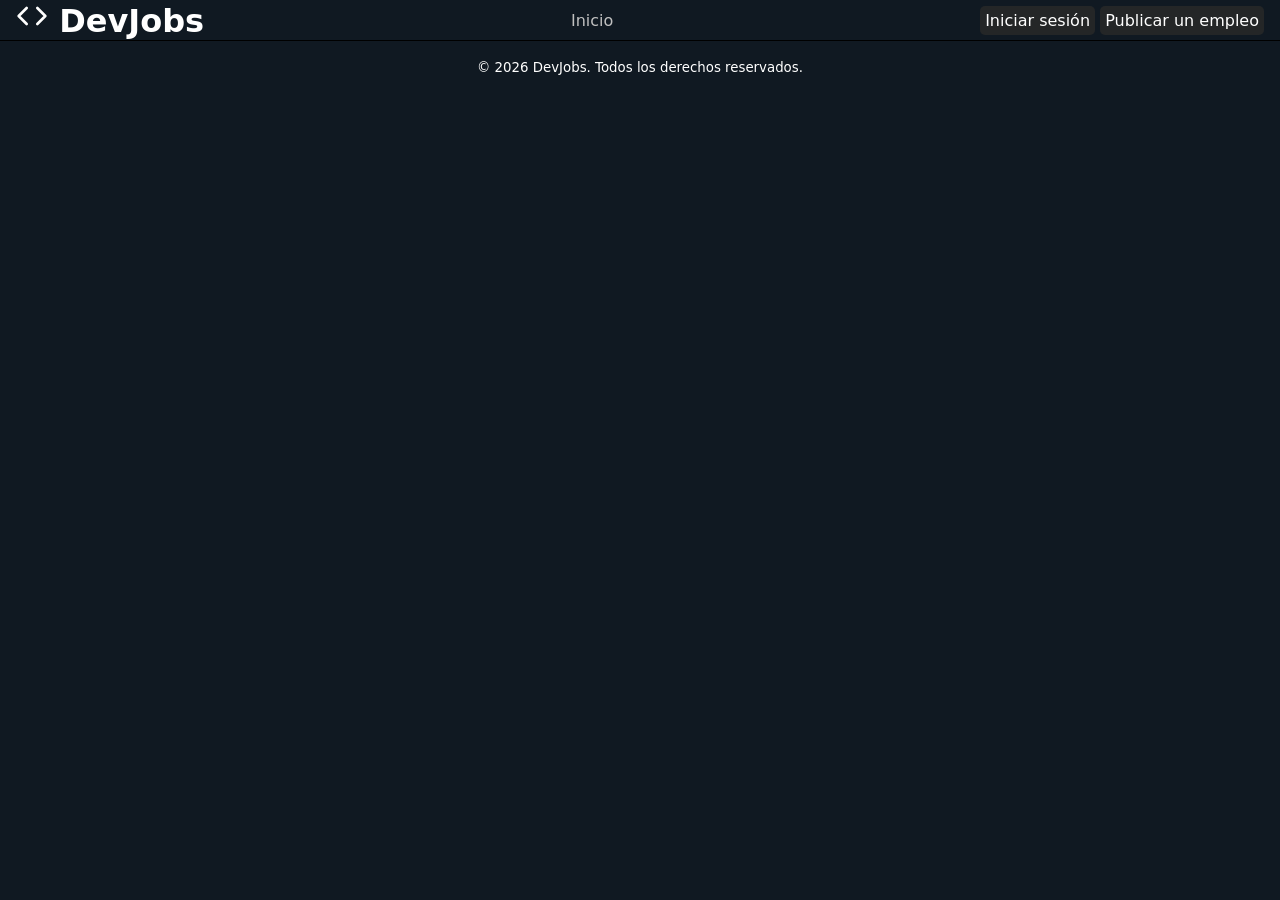
==== jobs.html @ f36a9936 "add" ====
<!DOCTYPE html>
<html lang="es">

<head>
    <meta charset="UTF-8" />
    <link rel="stylesheet" href="styles.css" />
    <meta name="description" content="Listado con empleos" />
    <title>Empleos</title>
</head>


<body>
    <header>
        <h1>
            <svg fill="none" stroke="currentColor" stroke-linecap="round" stroke-linejoin="round" stroke-width="2"
                viewBox="0 0 24 24" xmlns="http://www.w3.org/2000/svg">
                <polyline points="16 18 22 12 16 6"></polyline>
                <polyline points="8 6 2 12 8 18"></polyline>
            </svg>
            DevJobs
        </h1>
        <nav>
            <a href="index.html" target="_self" rel="noopener noreferrer">Inicio</a>
        </nav>
        <div>
            <a href="">Iniciar sesión</a>
            <a href="">Publicar un empleo</a>
        </div>

    </header>
    <main>

    </main>

    <footer id="footer">
        <small>&copy; 2026 DevJobs. Todos los derechos reservados.</small>
    </footer>

</body>

</html>
---- styles.css ----
* {
    margin: 0;
    padding: 0;
    box-sizing: border-box;
}

:root {
    --background: #101922;
    --primary-text: #ffffff;
    --secondary-text: #c0c0c0;
    --bg-article: #1E293B;
    --button: #1173D4;
    --hover: #0E253B;
}


body {
    font-family: system-ui;
    background-color: var(--background);
    color: var(--primary-text);
    min-height: 100vh;
    display: flex;
    flex-direction: column;

}



header {
    display: flex;
    flex-direction: row;
    justify-content: space-between;
    align-items: center;
    padding-left: 1rem;
    padding-right: 1rem;

    svg {
        width: 2rem;
        height: 2rem;
    }


}



#footer {
    text-align: center;
    padding: 16px;
    border-top: 1px solid black;
}

a {
    text-decoration: none;
    color: var(--secondary-text);


}


article {
    padding: 4rem;
    border-radius: 0.5rem;
    box-shadow: 0px 1px 3px 0px rgba(0, 0, 0, 1);
    text-align: center;
    background: var(--bg-article);

    h3 {
        color: var(--primary-text);
        font-size: 1.5rem;
        margin-bottom: 15px;
    }

    p {
        color: var(--secondary-text);
        font-size: 1rem;

    }

    svg {
        width: 64px;
        height: 64px;
        border-radius: 100%;
        padding: 16px;
        background: #1B3859;
        color: #1464B5;
        margin-bottom: 5px;
    }
}







.hero {
    position: relative;
    width: 100%;
    min-height: 500px;

    display: flex;
    flex-direction: column;
    align-items: center;
    justify-content: center;

    text-align: center;

    img {
        position: absolute;
        top: 0;
        left: 0;
        width: 100%;
        height: 100%;
        z-index: -1;
        object-fit: cover;
        mask-image: linear-gradient(to bottom, rgba(16, 25, 34, 1) 5%, rgba(16, 25, 34, 0) 80%);

    }

    h1 {
        font-size: 4rem;


    }

    p {
        font-size: 1.2rem;
        color: var(--secondary-text)
    }

    form {
        width: 600px;
    }

    div {
        background: var(--bg-article);
        width: 100%;
        display: flex;
        flex-direction: row;
        justify-content: space-between;
        align-items: center;
        gap: 1rem;
        padding: 1rem;
        border-radius: 10px;
        margin-top: 1rem;

        box-shadow: 5px 5px 10px 0.5px black;
    }
}

form input {
    background: transparent;
    border: 0px;
    flex: 1;
    padding: 1rm 1rem;
}

form input[type="text"] {
    color: #64748b;

}

button {
    padding: 0.75rem 1.5rem;
    border-radius: 0.5rem;
    background-color: var(--button);
    color: white;
    border: none;
    cursor: pointer;
    transition: all 0.2s;
    font-family: inherit;
    font-size: 1rem;
    white-space: nowrap;

    &:hover,
    &:focus {
        background-color: var(--hover);
        outline: 2px solid white;
        outline-offset: 2px;
    }

    &:active {
        transform: scale(0.90)
    }

    &:disabled {
        opacity: .5;
        pointer-events: none;
    }
}

main>section:nth-child(2) header {
    display: flex;
    flex-direction: column;
    justify-content: center;
    align-items: center;
    padding: 2rem;
    margin-top: 5rem;

    h1 {
        color: var(--primary-text);
        margin-bottom: 1rem;
        font-size: 3rem;

    }

    p {
        color: var(--secondary-text);
        text-align: center;
    }
}

main>section:nth-child(2) footer {

    display: grid;
    grid-template-columns: repeat(auto-fit, minmax(268px, 1fr));
    gap: 16px;
    padding: 10rem
}

header>div:nth-child(3) a {
    background: #242627;
    border-radius: 5px;
    padding: 5px;
    color: white;
    border: none;
    cursor: pointer;
    font-size: 1rem;
}

nav {
    display: flex;
    align-items: center;
    gap: 1rem;
}
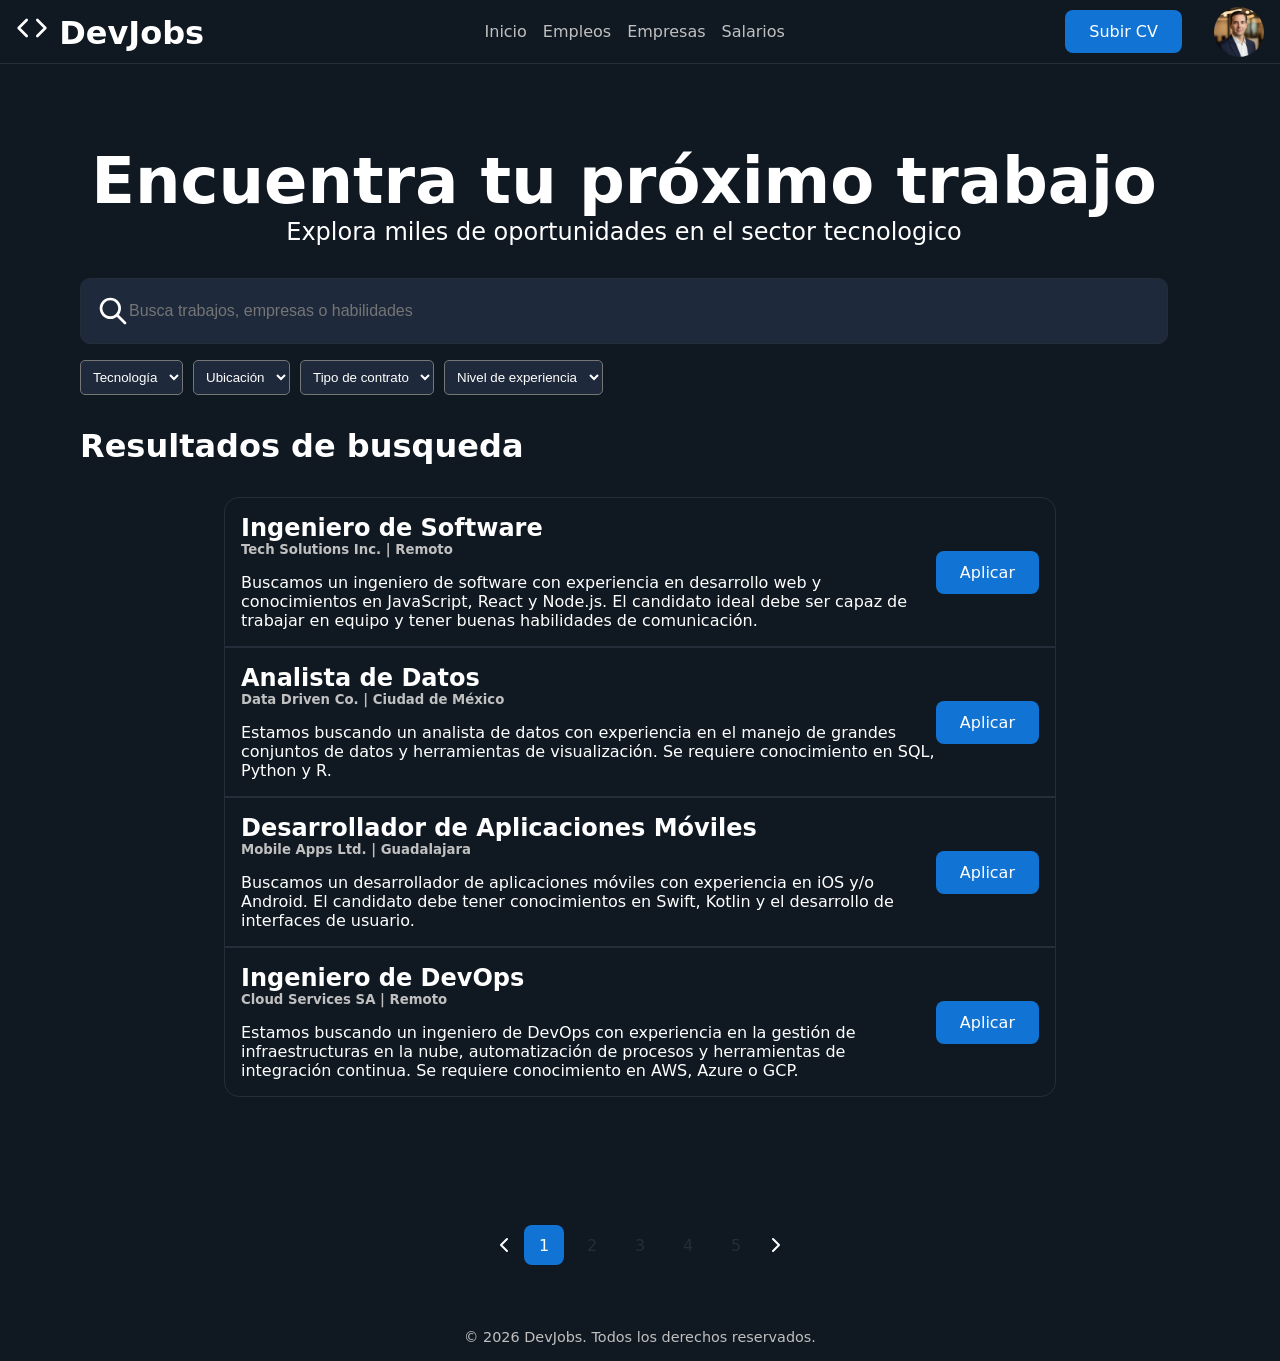
==== commit e9796318: "html_css" ====
--- a/jobs.html
+++ b/jobs.html
@@ -21,21 +21,138 @@
         </h1>
         <nav>
             <a href="index.html" target="_self" rel="noopener noreferrer">Inicio</a>
+            <a href="#" target="_self" rel="noopener noreferrer">Empleos</a>
+            <a href="#" target="_self" rel="noopener noreferrer">Empresas</a>
+            <a href="#" target="_self" rel="noopener noreferrer">Salarios</a>
         </nav>
-        <div>
-            <a href="">Iniciar sesión</a>
-            <a href="">Publicar un empleo</a>
+        <div id="profile_img_container">
+            <button>Subir CV</button>
+            <img id="cv" src="cv_photo.png" />
         </div>
 
     </header>
     <main>
+        <section class="results">
+            <header class="jobs-hero">
+                <h1>Encuentra tu próximo trabajo</h1>
+                <p>
+                    Explora miles de oportunidades en el sector tecnologico
+                </p>
+                <div class="search-box">
+                    <svg xmlns=" http://www.w3.org/2000/svg" width="24" height="24" viewBox="0 0 24 24" fill="none"
+                        stroke="currentColor" stroke-width="2" stroke-linecap="round" stroke-linejoin="round"
+                        class="icon icon-tabler icons-tabler-outline icon-tabler-search">
+                        <path stroke="none" d="M0 0h24v24H0z" fill="none" />
+                        <path d="M3 10a7 7 0 1 0 14 0a7 7 0 1 0 -14 0" />
+                        <path d="M21 21l-6 -6" />
+                    </svg>
+                    <input type="text" placeholder="Busca trabajos, empresas o habilidades" />
+                </div>
+                <div>
+                    <select name="select">
+                        <option value="value1">Tecnología</option>
+                    </select>
+                    <select name="select">
+                        <option value="value1">Ubicación</option>
+                    </select>
+                    <select name="select">
+                        <option value="value1">Tipo de contrato</option>
+                    </select>
+                    <select name="select">
+                        <option value="value1">Nivel de experiencia</option>
+                    </select>
+                </div>
+
+            </header>
+            <footer>
+                <h3>Resultados de busqueda</h3>
+                <article>
+                    <div>
+                        <h2>Ingeniero de Software</h2>
+                        <h5>Tech Solutions Inc. | Remoto</h5>
+                        <p>Buscamos un ingeniero de software con experiencia en desarrollo web y conocimientos en
+                            JavaScript, React y Node.js. El candidato ideal debe
+                            ser capaz de trabajar en equipo y tener buenas habilidades de comunicación.
+                        </p>
+                    </div>
+                    <div>
+                        <button> Aplicar </button>
+
+                    </div>
+                </article>
+
+                <article>
+                    <div>
+                        <h2>Analista de Datos</h2>
+                        <h5>Data Driven Co. | Ciudad de México</h5>
+                        <p>Estamos buscando un analista de datos con experiencia en el manejo de grandes conjuntos de
+                            datos y herramientas de visualización. Se requiere conocimiento en SQL, Python y R.
+                        </p>
+                    </div>
+                    <div>
+                        <button>Aplicar</button>
+                    </div>
+                </article>
+                <article>
+                    <div>
+                        <h2>Desarrollador de Aplicaciones Móviles</h2>
+                        <h5>Mobile Apps Ltd. | Guadalajara</h5>
+                        <p>Buscamos un desarrollador de aplicaciones móviles con experiencia en iOS y/o Android. El
+                            candidato debe tener conocimientos en Swift, Kotlin y el desarrollo de interfaces de
+                            usuario.
+                        </p>
+                    </div>
+                    <div>
+                        <button>Aplicar</button>
+                    </div>
+                </article>
+
+                <article>
+                    <div>
+                        <h2>Ingeniero de DevOps</h2>
+                        <h5>Cloud Services SA | Remoto</h5>
+                        <p>Estamos buscando un ingeniero de DevOps con experiencia en la gestión de infraestructuras en
+                            la nube, automatización de procesos y herramientas de integración continua. Se requiere
+                            conocimiento en AWS, Azure o GCP.
+                        </p>
+                    </div>
+                    <div>
+                        <button>Aplicar</button>
+                    </div>
+                </article>
+
+
+
+            </footer>
+        </section>
 
     </main>
 
     <footer id="footer">
-        <small>&copy; 2026 DevJobs. Todos los derechos reservados.</small>
+        <nav class="pagination">
+            <svg xmlns="http://www.w3.org/2000/svg" width="24" height="24" viewBox="0 0 24 24" fill="none"
+                stroke="currentColor" stroke-width="2" stroke-linecap="round" stroke-linejoin="round"
+                class="icon icon-tabler icons-tabler-outline icon-tabler-chevron-left">
+                <path stroke="none" d="M0 0h24v24H0z" fill="none" />
+                <path d="M15 6l-6 6l6 6" />
+            </svg>
+            <a class="is-active" href="#"> 1 </a>
+            <a href="#"> 2 </a>
+            <a href="#"> 3 </a>
+            <a href="#"> 4 </a>
+            <a href="#"> 5 </a>
+            <svg xmlns="http://www.w3.org/2000/svg" width="24" height="24" viewBox="0 0 24 24" fill="none"
+                stroke="currentColor" stroke-width="2" stroke-linecap="round" stroke-linejoin="round"
+                class="icon icon-tabler icons-tabler-outline icon-tabler-chevron-right">
+                <path stroke="none" d="M0 0h24v24H0z" fill="none" />
+                <path d="M9 6l6 6l-6 6" />
+            </svg>
+        </nav>
     </footer>
 
 </body>
+<footer id="footer">
+    <small>&copy; 2026 DevJobs. Todos los derechos reservados.</small>
+</footer>
 
 </html>
--- a/styles.css
+++ b/styles.css
@@ -11,6 +11,7 @@
     --bg-article: #1E293B;
     --button: #1173D4;
     --hover: #0E253B;
+    --muted: #242D3A;
 }
 
 
@@ -33,6 +34,8 @@
     align-items: center;
     padding-left: 1rem;
     padding-right: 1rem;
+    border-bottom: 1px solid var(--muted);
+    min-height: 64px;
 
     svg {
         width: 2rem;
@@ -42,12 +45,114 @@
 
 }
 
+.jobs-hero {
+    display: flex;
+    flex-direction: column;
+    align-items: center;
+    justify-content: center;
+    padding: 0rem 2rem 2rem 0rem;
+    border: 0px;
+
+    h1 {
+        font-size: 4rem;
+    }
+
+    p {
+        font-size: 1.5rem;
+    }
+
+
+}
+
+.search-box {
+    align-self: stretch;
+    border: 1px solid var(--muted);
+    border-radius: 10px;
+    background: var(--bg-article);
+    display: flex;
+    align-items: center;
+    justify-content: flex-start;
+    margin-bottom: 1rem;
+    margin-top: 2rem;
+    padding: 1rem;
+}
+
+.search-box input {
+    border: 0px;
+    background: transparent;
+    flex: 1;
+    color: var(--secondary-text);
+    font-size: 1rem;
+}
+
+.jobs-hero>div:nth-child(4) {
+    display: flex;
+    flex-direction: row;
+    align-self: flex-start;
+
+}
+
+.jobs-hero>div:nth-child(4) {
+    gap: 10px;
+
+    select {
+        border-radius: 5px;
+        background-color: var();
+        background: var(--bg-article);
+        color: white;
+        padding: 0.5rem;
+
+    }
+}
+
 
 
 #footer {
     text-align: center;
-    padding: 16px;
-    border-top: 1px solid black;
+    display: flex;
+    flex-direction: row;
+    align-items: center;
+    justify-content: center;
+    padding: 1rem;
+
+    small {
+        color: var(--secondary-text);
+        font-size: 0.9rem;
+    }
+}
+
+.pagination {
+    display: flex;
+    justify-content: center;
+    gap: 0.5rem;
+    margin-block: 2rem;
+
+    a {
+        display: flex;
+        align-items: center;
+        justify-content: center;
+        width: 2.5rem;
+        height: 2.5rem;
+        text-decoration: none;
+        color: var(--muted);
+        border-radius: 0.5rem;
+        transition: all .3s;
+
+        &:hover,
+        &:focus-visible {
+            background-color: white;
+        }
+
+        &.is-active {
+            background-color: var(--button);
+            color: white;
+            pointer-events: none;
+        }
+
+        &:active {
+            transform: scale(0.90);
+        }
+    }
 }
 
 a {
@@ -58,7 +163,7 @@
 }
 
 
-article {
+.home_articles article {
     padding: 4rem;
     border-radius: 0.5rem;
     box-shadow: 0px 1px 3px 0px rgba(0, 0, 0, 1);
@@ -97,7 +202,7 @@
 .hero {
     position: relative;
     width: 100%;
-    min-height: 500px;
+    min-height: 750px;
 
     display: flex;
     flex-direction: column;
@@ -114,13 +219,12 @@
         height: 100%;
         z-index: -1;
         object-fit: cover;
-        mask-image: linear-gradient(to bottom, rgba(16, 25, 34, 1) 5%, rgba(16, 25, 34, 0) 80%);
+        mask-image: linear-gradient(to bottom, rgba(16, 25, 34, 1) 5%, rgba(16, 25, 34, 0) 99%);
 
     }
 
     h1 {
         font-size: 4rem;
-
 
     }
 
@@ -145,7 +249,7 @@
         border-radius: 10px;
         margin-top: 1rem;
 
-        box-shadow: 5px 5px 10px 0.5px black;
+        box-shadow: 5px 5px 50px 0.5px black;
     }
 }
 
@@ -174,7 +278,7 @@
     white-space: nowrap;
 
     &:hover,
-    &:focus {
+    &:focus-visible {
         background-color: var(--hover);
         outline: 2px solid white;
         outline-offset: 2px;
@@ -197,6 +301,7 @@
     align-items: center;
     padding: 2rem;
     margin-top: 5rem;
+    border: 0px;
 
     h1 {
         color: var(--primary-text);
@@ -233,4 +338,71 @@
     display: flex;
     align-items: center;
     gap: 1rem;
+}
+
+.results {
+    padding: 5rem;
+}
+
+
+.results footer h3 {
+    margin-bottom: 2rem;
+    font-size: 2rem;
+}
+
+.results footer article {
+    margin: 0rem 9rem 0rem 9rem;
+    padding: 1rem;
+    border: 1px solid var(--muted);
+    display: flex;
+    flex-direction: row;
+
+    p {
+        margin-top: 1rem;
+    }
+
+    h5 {
+        color: var(--secondary-text);
+    }
+
+
+}
+
+.results footer article div:first-of-type {
+    flex: 7;
+}
+
+.results footer article div:last-of-type {
+    flex: 1;
+    display: flex;
+    flex-direction: column;
+    align-items: center;
+    justify-content: center;
+
+}
+
+.results footer article:first-of-type {
+    border-top-left-radius: 15px;
+    border-top-right-radius: 15px;
+
+}
+
+.results footer article:last-of-type {
+    border-bottom-left-radius: 15px;
+    border-bottom-right-radius: 15px;
+}
+
+#cv {
+    width: 50px;
+    width: 50px;
+    border-radius: 50%;
+
+}
+
+#profile_img_container {
+    display: flex;
+    flex-direction: row;
+    align-items: center;
+    justify-content: center;
+    gap: 2rem;
 }
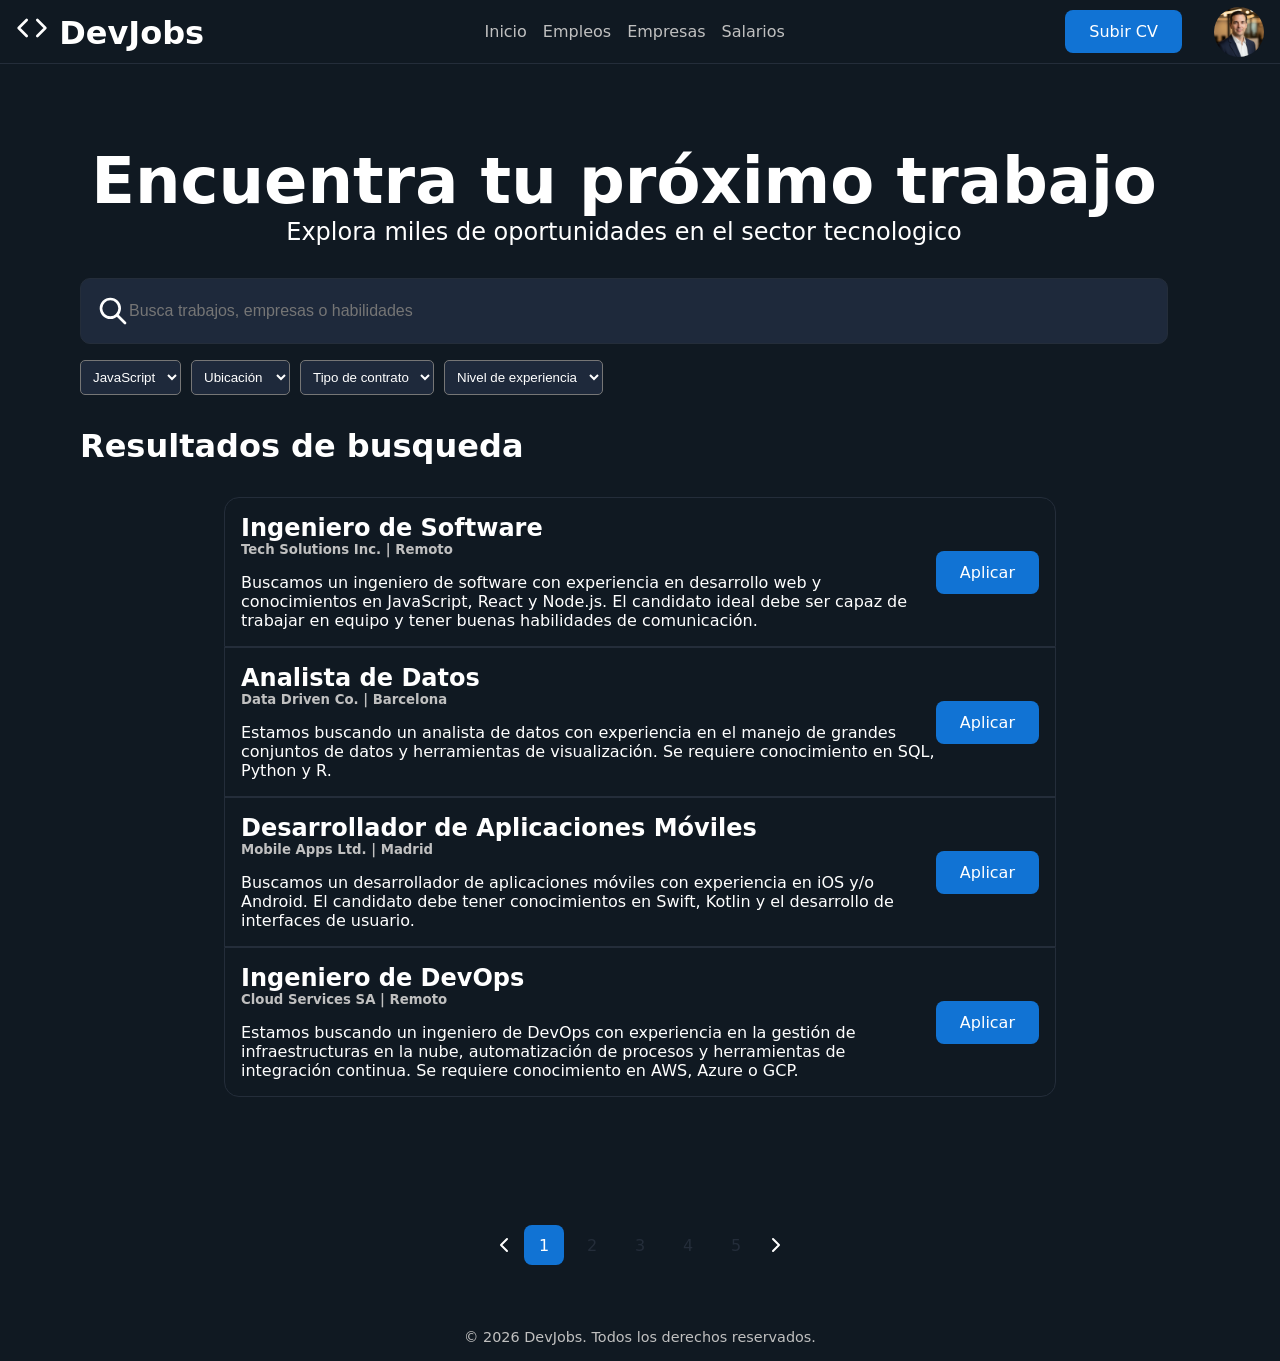
==== commit 33591549: "js" ====
--- a/jobs.html
+++ b/jobs.html
@@ -7,7 +7,7 @@
     <meta name="description" content="Listado con empleos" />
     <title>Empleos</title>
 </head>
-
+<script type="module" src="script.js"></script>
 
 <body>
     <header>
@@ -49,11 +49,18 @@
                     <input type="text" placeholder="Busca trabajos, empresas o habilidades" />
                 </div>
                 <div>
-                    <select name="select">
-                        <option value="value1">Tecnología</option>
+                    <select id="filter-technology" name="select">
+                        <option value="js">JavaScript</option>
+                        <option value="py">Python</option>
+                        <option value="java">Java</option>
+                        <option value="react">React</option>
+                        <option value="node">Node.js</option>
                     </select>
-                    <select name="select">
+                    <select id="filter-location" name="select">
                         <option value="value1">Ubicación</option>
+                        <option value="remote">Remoto</option>
+                        <option value="barcelona">Barcelona</option>
+                        <option value="madrid">Madird</option>
                     </select>
                     <select name="select">
                         <option value="value1">Tipo de contrato</option>
@@ -64,7 +71,7 @@
                 </div>
 
             </header>
-            <footer>
+            <footer class="jobs-results">
                 <h3>Resultados de busqueda</h3>
                 <article>
                     <div>
@@ -76,7 +83,7 @@
                         </p>
                     </div>
                     <div>
-                        <button> Aplicar </button>
+                        <button class="button-apply" id="important-button"> Aplicar </button>
 
                     </div>
                 </article>
@@ -84,26 +91,26 @@
                 <article>
                     <div>
                         <h2>Analista de Datos</h2>
-                        <h5>Data Driven Co. | Ciudad de México</h5>
+                        <h5>Data Driven Co. | Barcelona</h5>
                         <p>Estamos buscando un analista de datos con experiencia en el manejo de grandes conjuntos de
                             datos y herramientas de visualización. Se requiere conocimiento en SQL, Python y R.
                         </p>
                     </div>
                     <div>
-                        <button>Aplicar</button>
+                        <button class="button-apply">Aplicar</button>
                     </div>
                 </article>
                 <article>
                     <div>
                         <h2>Desarrollador de Aplicaciones Móviles</h2>
-                        <h5>Mobile Apps Ltd. | Guadalajara</h5>
+                        <h5>Mobile Apps Ltd. | Madrid</h5>
                         <p>Buscamos un desarrollador de aplicaciones móviles con experiencia en iOS y/o Android. El
                             candidato debe tener conocimientos en Swift, Kotlin y el desarrollo de interfaces de
                             usuario.
                         </p>
                     </div>
                     <div>
-                        <button>Aplicar</button>
+                        <button class="button-apply">Aplicar</button>
                     </div>
                 </article>
 
@@ -117,7 +124,7 @@
                         </p>
                     </div>
                     <div>
-                        <button>Aplicar</button>
+                        <button class="button-apply">Aplicar</button>
                     </div>
                 </article>
 
--- a/styles.css
+++ b/styles.css
@@ -405,4 +405,15 @@
     align-items: center;
     justify-content: center;
     gap: 2rem;
+}
+
+.button-apply {
+    &.is-applied {
+        background: red;
+        pointer-events: none;
+    }
+}
+
+.invisible {
+    display: none !important;
 }
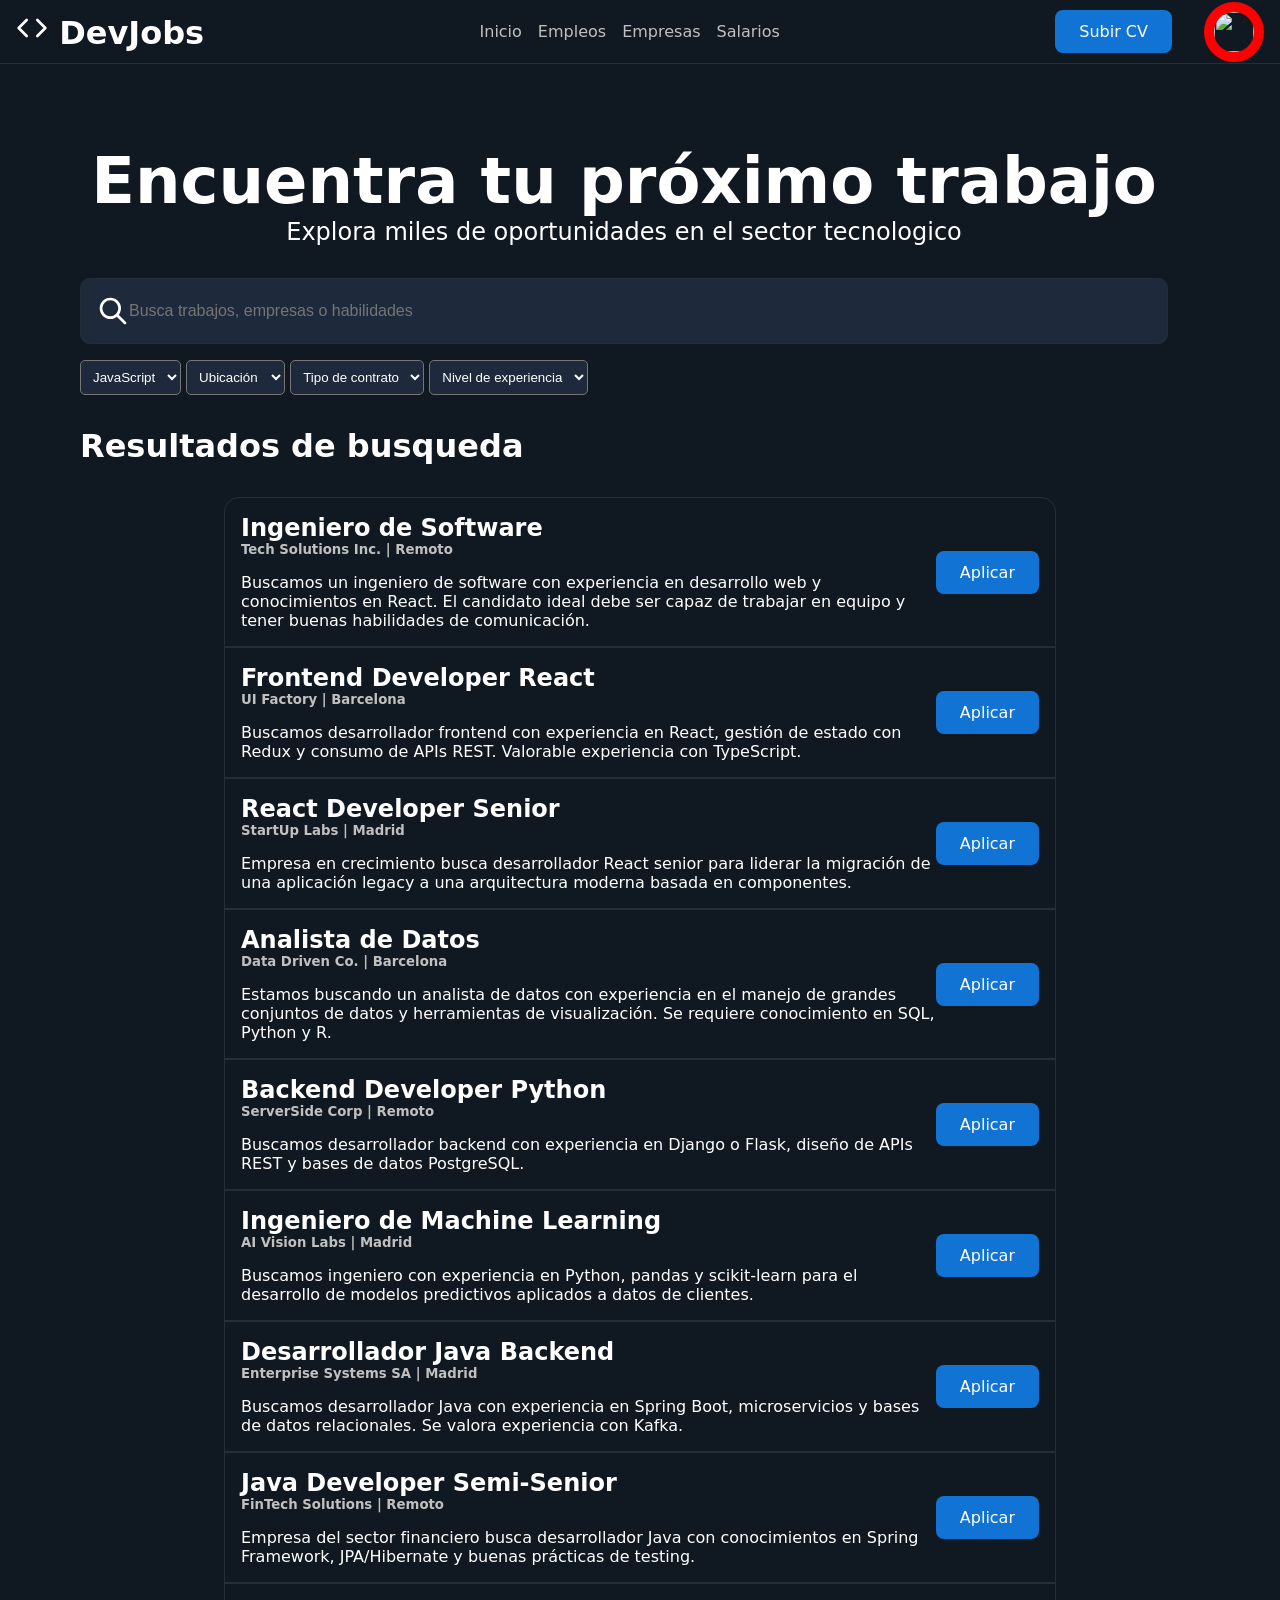
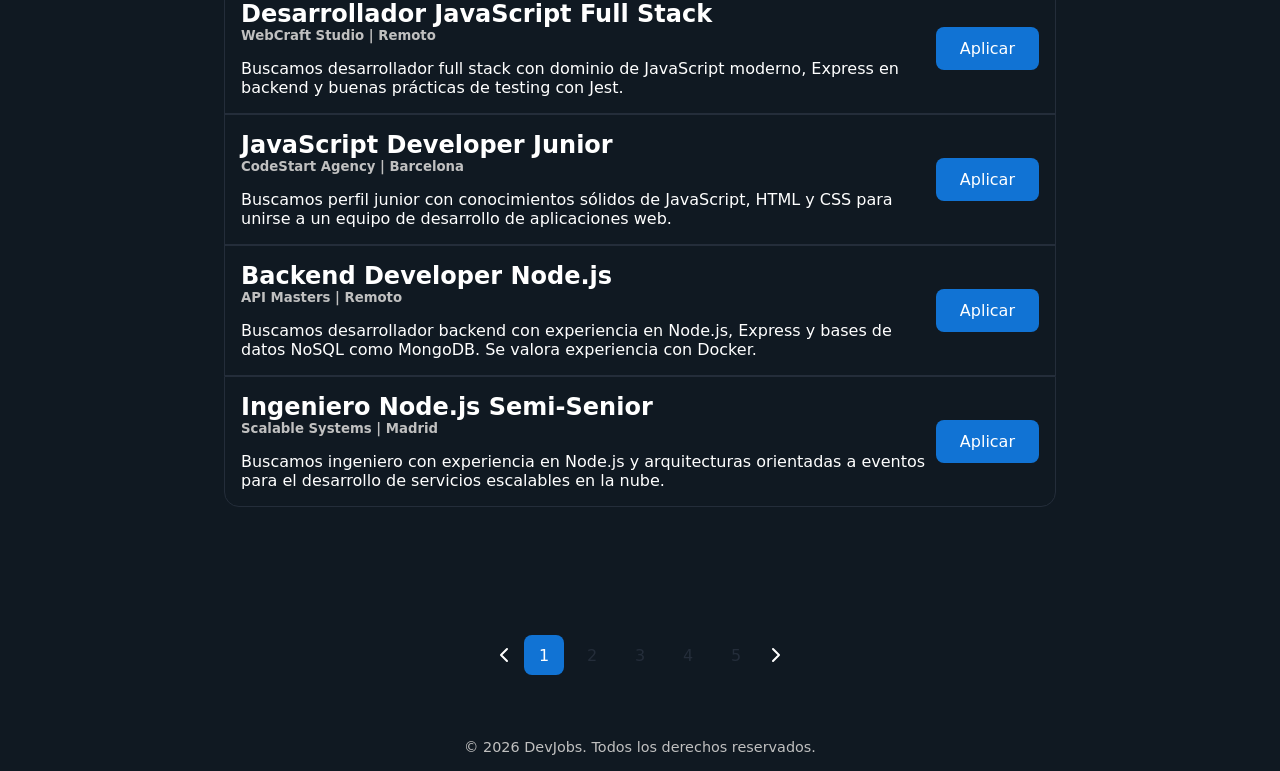
==== commit 31e9a09b: "web_components" ====
--- a/jobs.html
+++ b/jobs.html
@@ -7,7 +7,7 @@
     <meta name="description" content="Listado con empleos" />
     <title>Empleos</title>
 </head>
-<script type="module" src="script.js"></script>
+<script type="module" src="main.js"></script>
 
 <body>
     <header>
@@ -27,7 +27,11 @@
         </nav>
         <div id="profile_img_container">
             <button>Subir CV</button>
-            <img id="cv" src="cv_photo.png" />
+
+            <devjobs-avatar service="x" username="marc" size="32">
+
+            </devjobs-avatar>
+
         </div>
 
     </header>
@@ -38,98 +42,42 @@
                 <p>
                     Explora miles de oportunidades en el sector tecnologico
                 </p>
-                <div class="search-box">
-                    <svg xmlns=" http://www.w3.org/2000/svg" width="24" height="24" viewBox="0 0 24 24" fill="none"
-                        stroke="currentColor" stroke-width="2" stroke-linecap="round" stroke-linejoin="round"
-                        class="icon icon-tabler icons-tabler-outline icon-tabler-search">
-                        <path stroke="none" d="M0 0h24v24H0z" fill="none" />
-                        <path d="M3 10a7 7 0 1 0 14 0a7 7 0 1 0 -14 0" />
-                        <path d="M21 21l-6 -6" />
-                    </svg>
-                    <input type="text" placeholder="Busca trabajos, empresas o habilidades" />
-                </div>
-                <div>
-                    <select id="filter-technology" name="select">
-                        <option value="js">JavaScript</option>
-                        <option value="py">Python</option>
-                        <option value="java">Java</option>
-                        <option value="react">React</option>
-                        <option value="node">Node.js</option>
-                    </select>
-                    <select id="filter-location" name="select">
-                        <option value="value1">Ubicación</option>
-                        <option value="remote">Remoto</option>
-                        <option value="barcelona">Barcelona</option>
-                        <option value="madrid">Madird</option>
-                    </select>
-                    <select name="select">
-                        <option value="value1">Tipo de contrato</option>
-                    </select>
-                    <select name="select">
-                        <option value="value1">Nivel de experiencia</option>
-                    </select>
-                </div>
-
+                <form id="serch-job" role="search">
+                    <div class="search-box">
+                        <svg xmlns=" http://www.w3.org/2000/svg" width="24" height="24" viewBox="0 0 24 24" fill="none"
+                            stroke="currentColor" stroke-width="2" stroke-linecap="round" stroke-linejoin="round"
+                            class="icon icon-tabler icons-tabler-outline icon-tabler-search">
+                            <path stroke="none" d="M0 0h24v24H0z" fill="none" />
+                            <path d="M3 10a7 7 0 1 0 14 0a7 7 0 1 0 -14 0" />
+                            <path d="M21 21l-6 -6" />
+                        </svg>
+                        <input type="text" placeholder="Busca trabajos, empresas o habilidades" />
+                    </div>
+                    <div>
+                        <select id="filter-technology" name="select">
+                            <option value="js">JavaScript</option>
+                            <option value="python">Python</option>
+                            <option value="java">Java</option>
+                            <option value="react">React</option>
+                            <option value="node">Node.js</option>
+                        </select>
+                        <select id="filter-location" name="select">
+                            <option value="value1">Ubicación</option>
+                            <option value="remote">Remoto</option>
+                            <option value="barcelona">Barcelona</option>
+                            <option value="madrid">Madird</option>
+                        </select>
+                        <select name="select">
+                            <option value="value1">Tipo de contrato</option>
+                        </select>
+                        <select name="select">
+                            <option value="value1">Nivel de experiencia</option>
+                        </select>
+                    </div>
+                </form>
             </header>
             <footer class="jobs-results">
                 <h3>Resultados de busqueda</h3>
-                <article>
-                    <div>
-                        <h2>Ingeniero de Software</h2>
-                        <h5>Tech Solutions Inc. | Remoto</h5>
-                        <p>Buscamos un ingeniero de software con experiencia en desarrollo web y conocimientos en
-                            JavaScript, React y Node.js. El candidato ideal debe
-                            ser capaz de trabajar en equipo y tener buenas habilidades de comunicación.
-                        </p>
-                    </div>
-                    <div>
-                        <button class="button-apply" id="important-button"> Aplicar </button>
-
-                    </div>
-                </article>
-
-                <article>
-                    <div>
-                        <h2>Analista de Datos</h2>
-                        <h5>Data Driven Co. | Barcelona</h5>
-                        <p>Estamos buscando un analista de datos con experiencia en el manejo de grandes conjuntos de
-                            datos y herramientas de visualización. Se requiere conocimiento en SQL, Python y R.
-                        </p>
-                    </div>
-                    <div>
-                        <button class="button-apply">Aplicar</button>
-                    </div>
-                </article>
-                <article>
-                    <div>
-                        <h2>Desarrollador de Aplicaciones Móviles</h2>
-                        <h5>Mobile Apps Ltd. | Madrid</h5>
-                        <p>Buscamos un desarrollador de aplicaciones móviles con experiencia en iOS y/o Android. El
-                            candidato debe tener conocimientos en Swift, Kotlin y el desarrollo de interfaces de
-                            usuario.
-                        </p>
-                    </div>
-                    <div>
-                        <button class="button-apply">Aplicar</button>
-                    </div>
-                </article>
-
-                <article>
-                    <div>
-                        <h2>Ingeniero de DevOps</h2>
-                        <h5>Cloud Services SA | Remoto</h5>
-                        <p>Estamos buscando un ingeniero de DevOps con experiencia en la gestión de infraestructuras en
-                            la nube, automatización de procesos y herramientas de integración continua. Se requiere
-                            conocimiento en AWS, Azure o GCP.
-                        </p>
-                    </div>
-                    <div>
-                        <button class="button-apply">Aplicar</button>
-                    </div>
-                </article>
-
-
-
             </footer>
         </section>
 
--- a/styles.css
+++ b/styles.css
@@ -92,7 +92,13 @@
 
 }
 
-.jobs-hero>div:nth-child(4) {
+#serch-job {
+    align-self: stretch;
+    display: flex;
+    flex-direction: column;
+}
+
+#serch-job>div:nth-child(2) {
     gap: 10px;
 
     select {
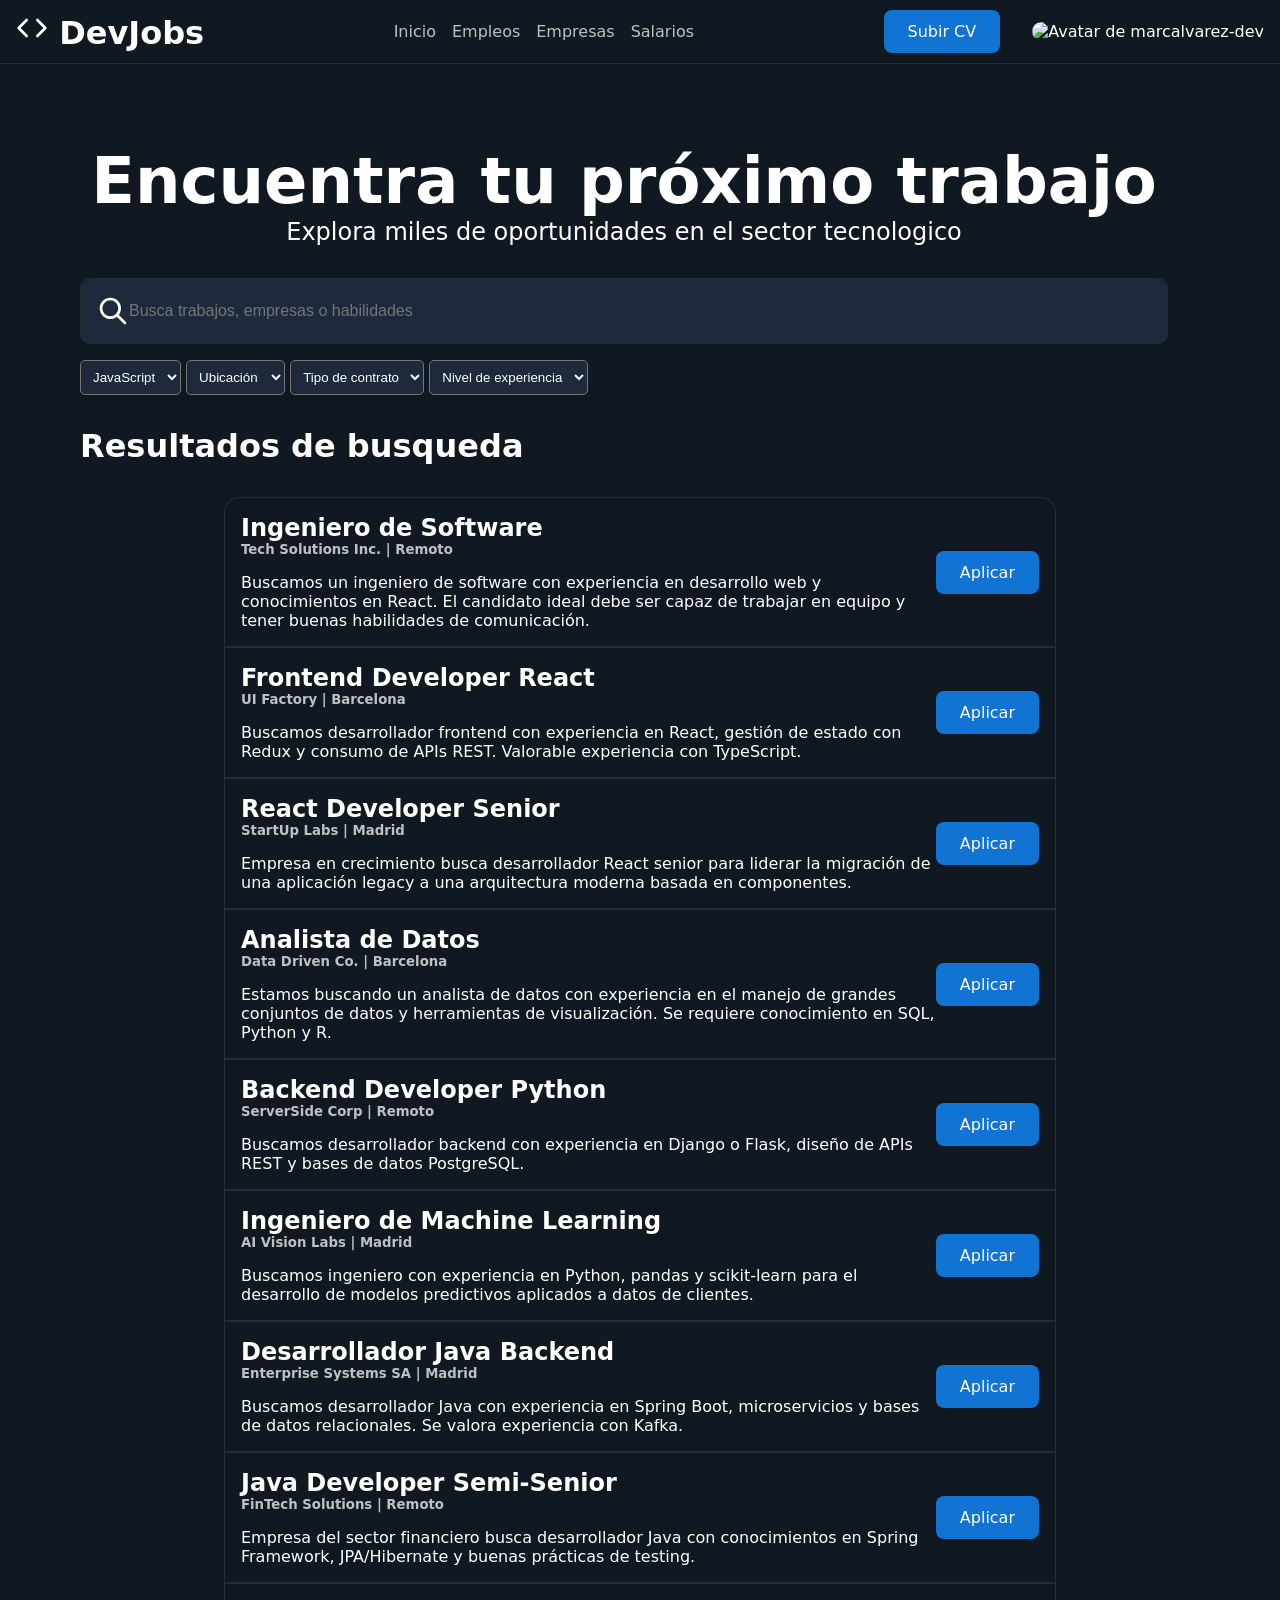
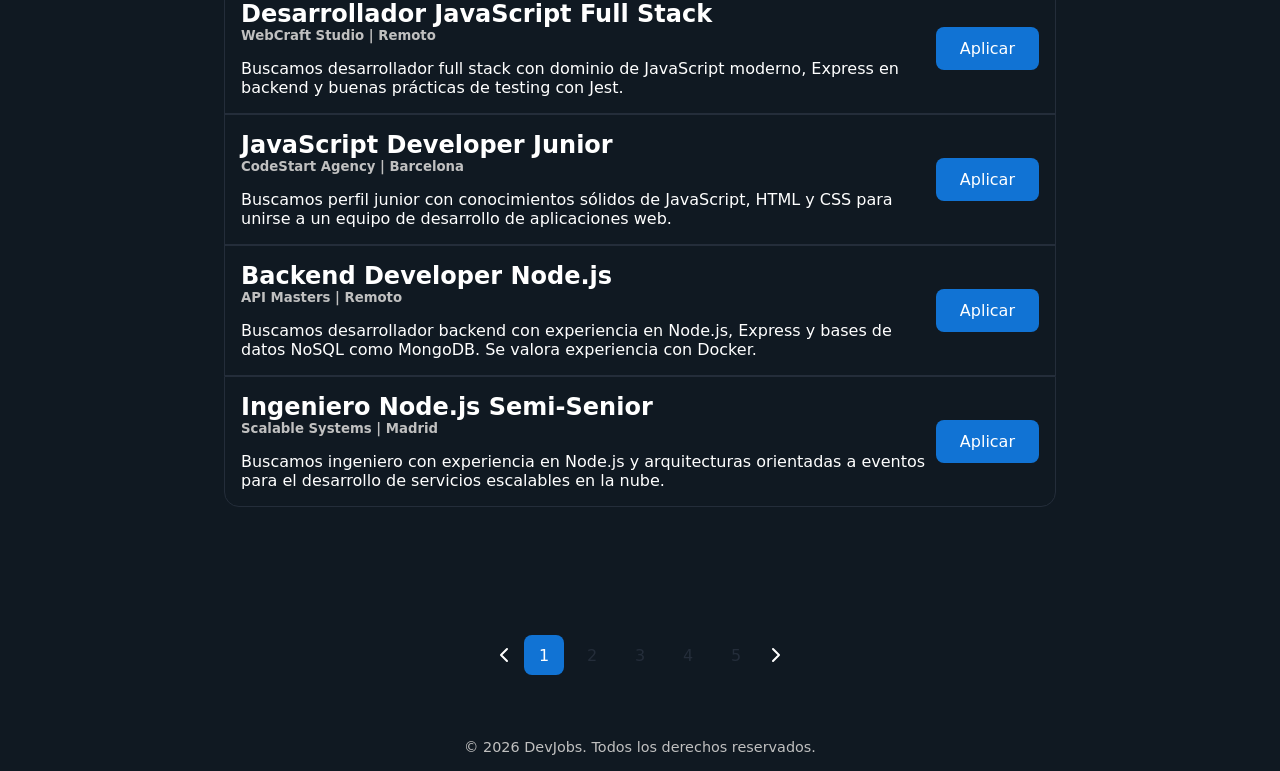
==== commit 695ec032: "searchbar" ====
--- a/jobs.html
+++ b/jobs.html
@@ -28,7 +28,7 @@
         <div id="profile_img_container">
             <button>Subir CV</button>
 
-            <devjobs-avatar service="x" username="marc" size="32">
+            <devjobs-avatar service="github" username="marcalvarez-dev" size="32">
 
             </devjobs-avatar>
 
@@ -51,7 +51,7 @@
                             <path d="M3 10a7 7 0 1 0 14 0a7 7 0 1 0 -14 0" />
                             <path d="M21 21l-6 -6" />
                         </svg>
-                        <input type="text" placeholder="Busca trabajos, empresas o habilidades" />
+                        <input id="searchbar" type="text" placeholder="Busca trabajos, empresas o habilidades" />
                     </div>
                     <div>
                         <select id="filter-technology" name="select">
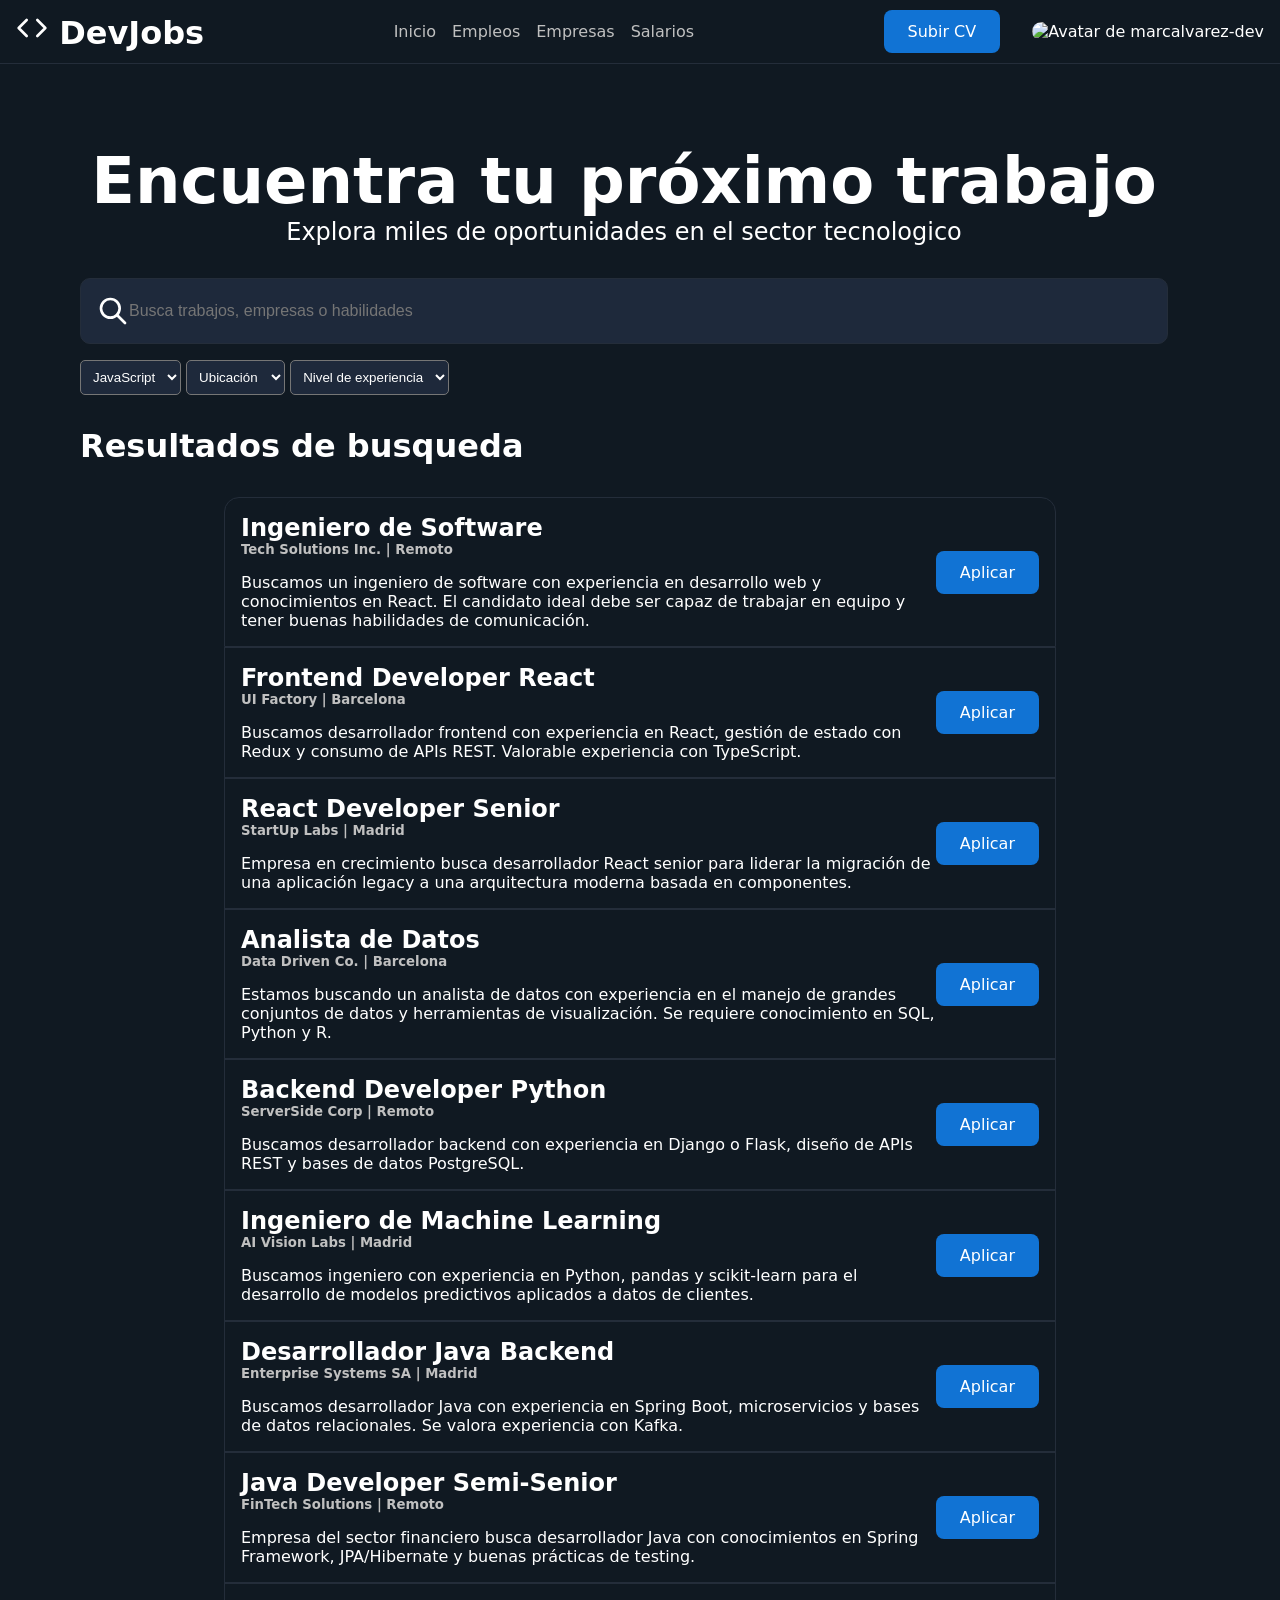
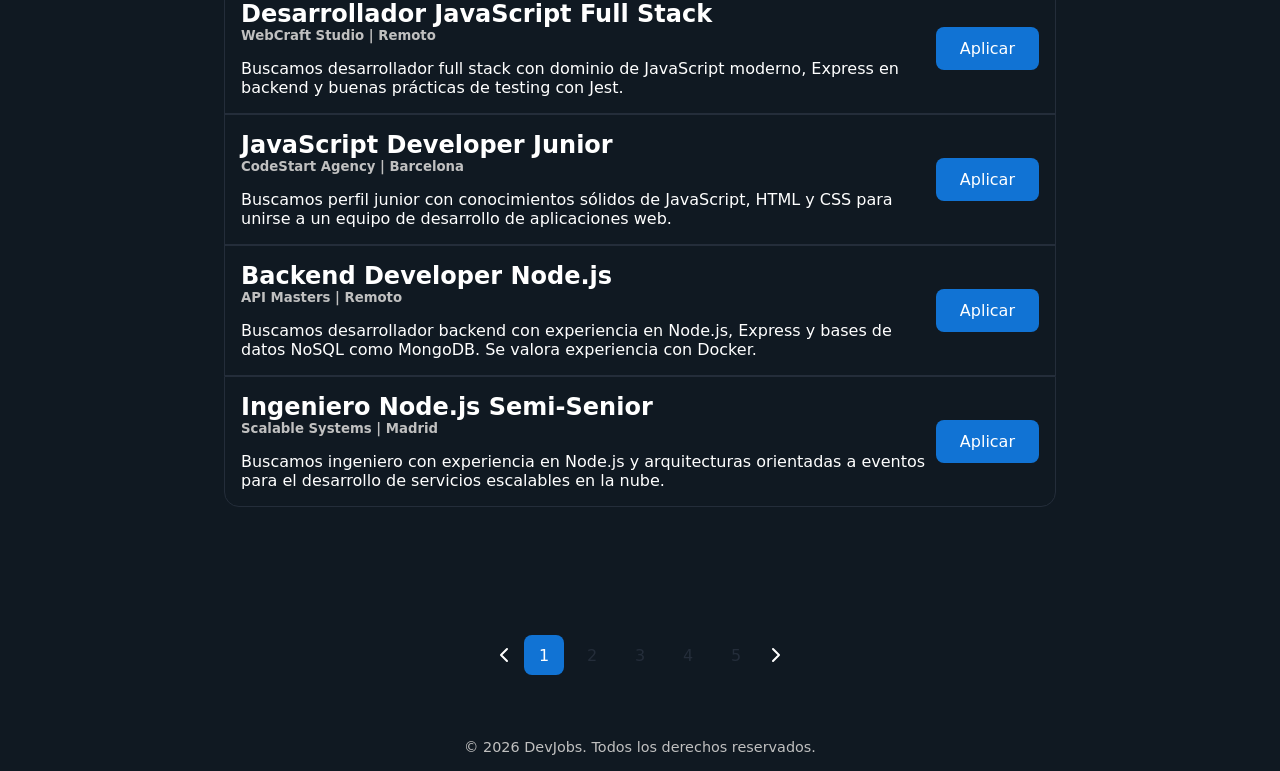
==== commit 740e56e9: "pagination" ====
--- a/jobs.html
+++ b/jobs.html
@@ -67,9 +67,7 @@
                             <option value="barcelona">Barcelona</option>
                             <option value="madrid">Madird</option>
                         </select>
-                        <select name="select">
-                            <option value="value1">Tipo de contrato</option>
-                        </select>
+
                         <select name="select">
                             <option value="value1">Nivel de experiencia</option>
                         </select>
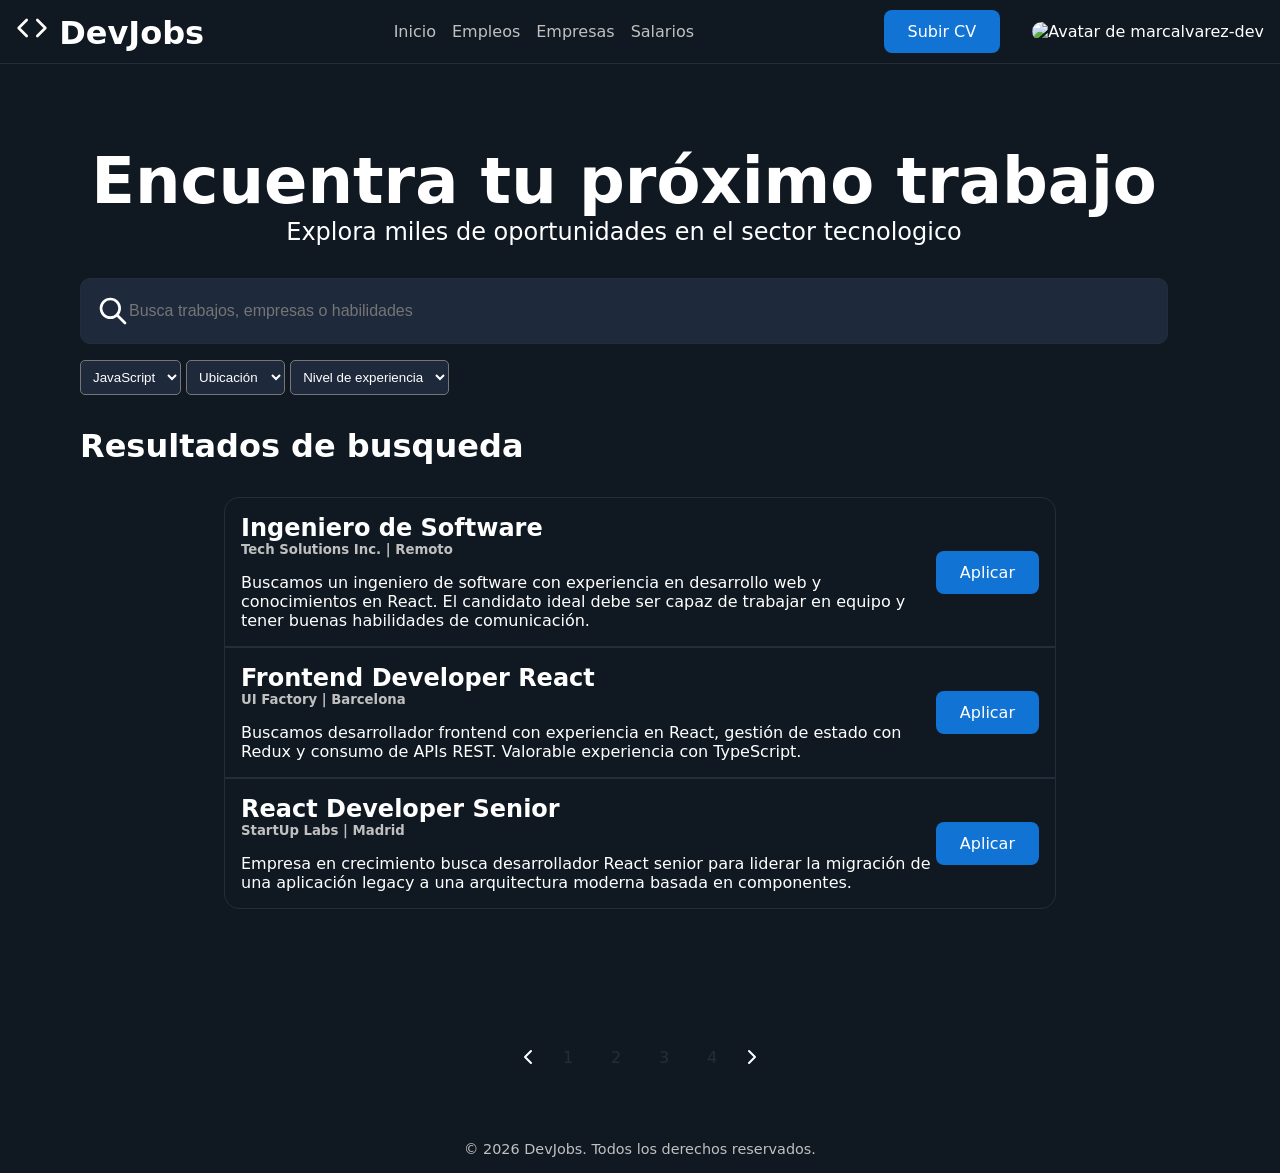
==== commit 643e2dea: "dynamic_nav" ====
--- a/jobs.html
+++ b/jobs.html
@@ -89,11 +89,6 @@
                 <path stroke="none" d="M0 0h24v24H0z" fill="none" />
                 <path d="M15 6l-6 6l6 6" />
             </svg>
-            <a class="is-active" href="#"> 1 </a>
-            <a href="#"> 2 </a>
-            <a href="#"> 3 </a>
-            <a href="#"> 4 </a>
-            <a href="#"> 5 </a>
             <svg xmlns="http://www.w3.org/2000/svg" width="24" height="24" viewBox="0 0 24 24" fill="none"
                 stroke="currentColor" stroke-width="2" stroke-linecap="round" stroke-linejoin="round"
                 class="icon icon-tabler icons-tabler-outline icon-tabler-chevron-right">
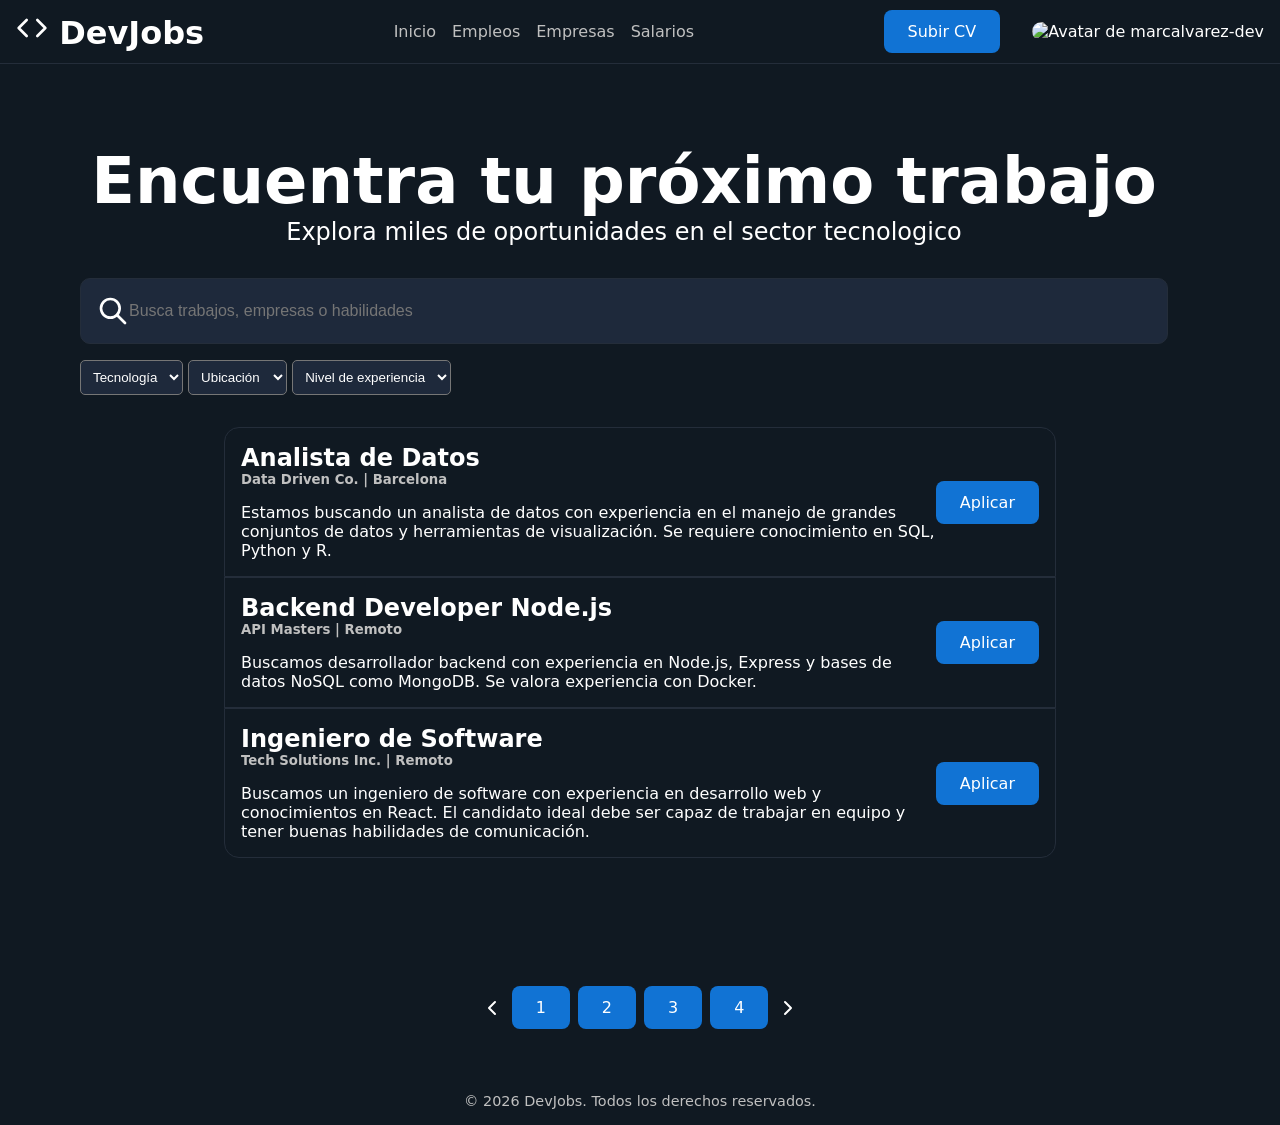
==== commit c5cd173c: "update" ====
--- a/jobs.html
+++ b/jobs.html
@@ -55,6 +55,7 @@
                     </div>
                     <div>
                         <select id="filter-technology" name="select">
+                            <option value="value1">Tecnología</option>
                             <option value="js">JavaScript</option>
                             <option value="python">Python</option>
                             <option value="java">Java</option>
